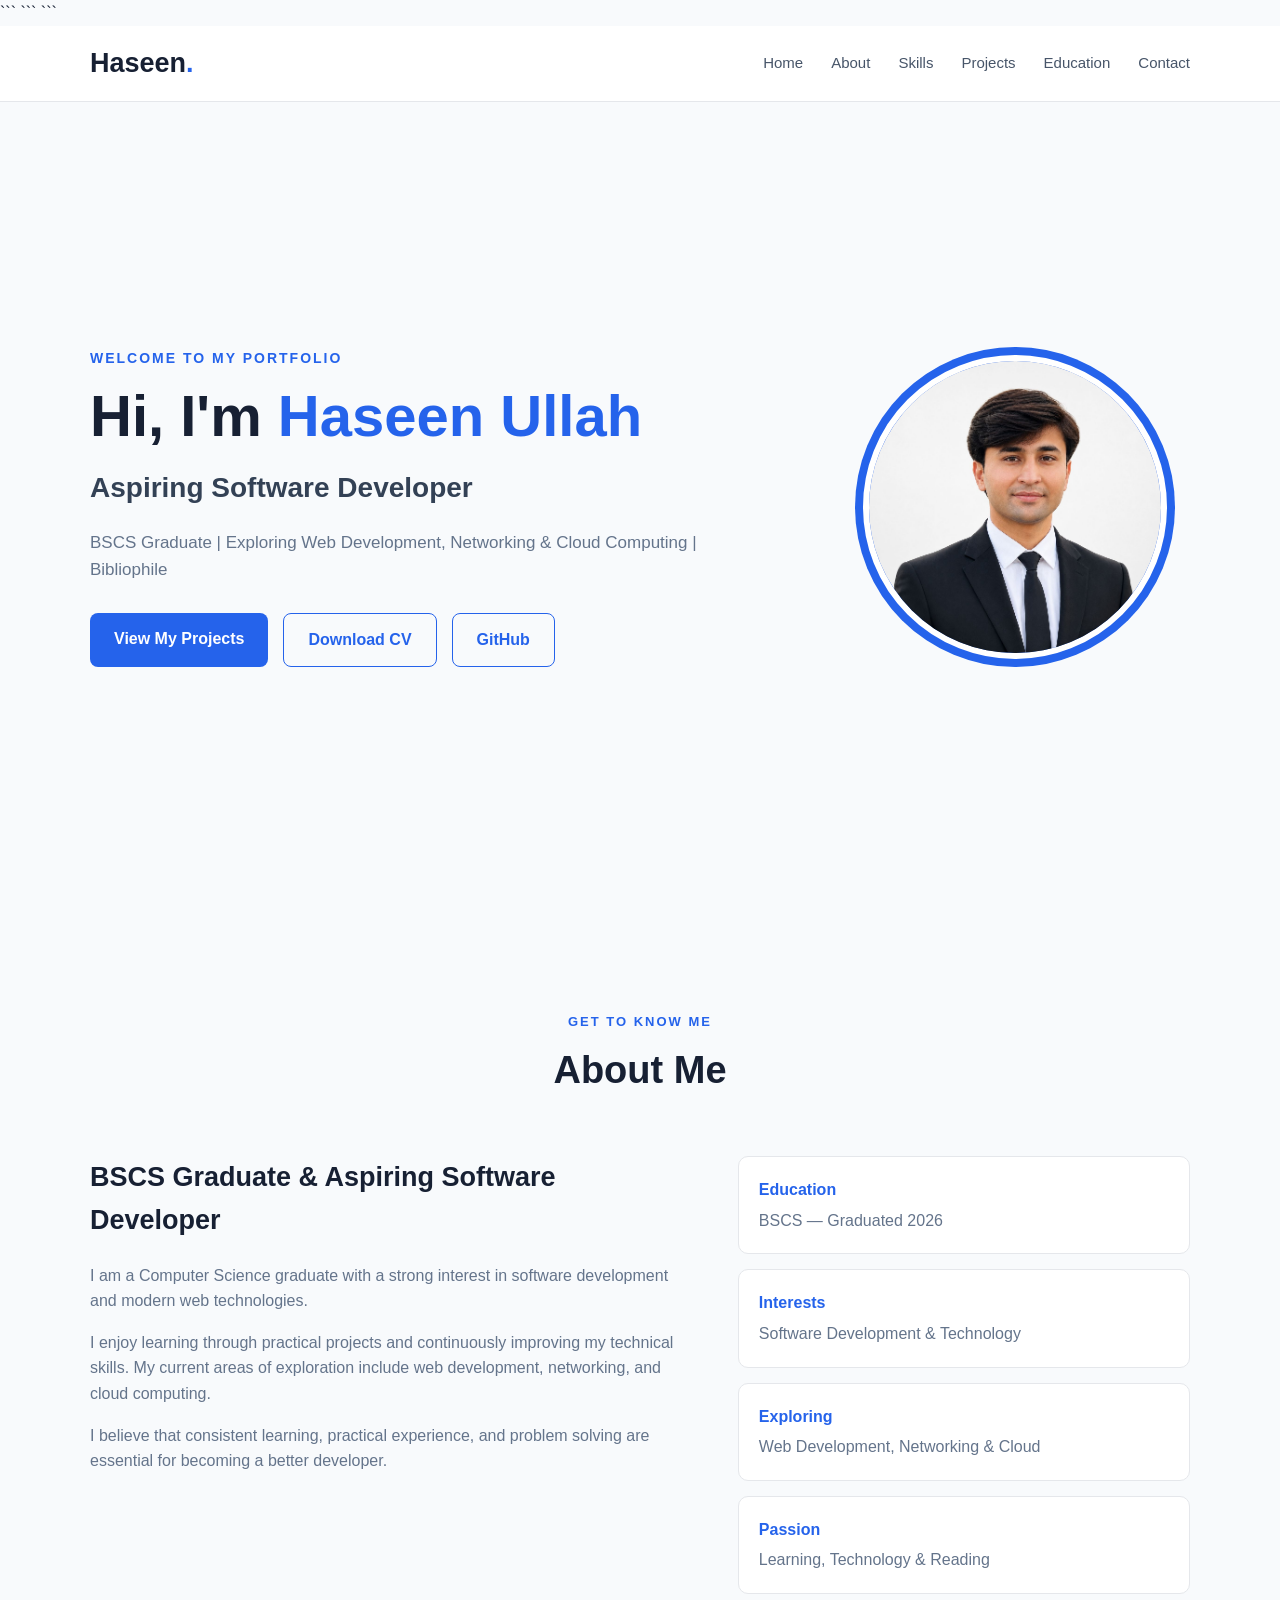
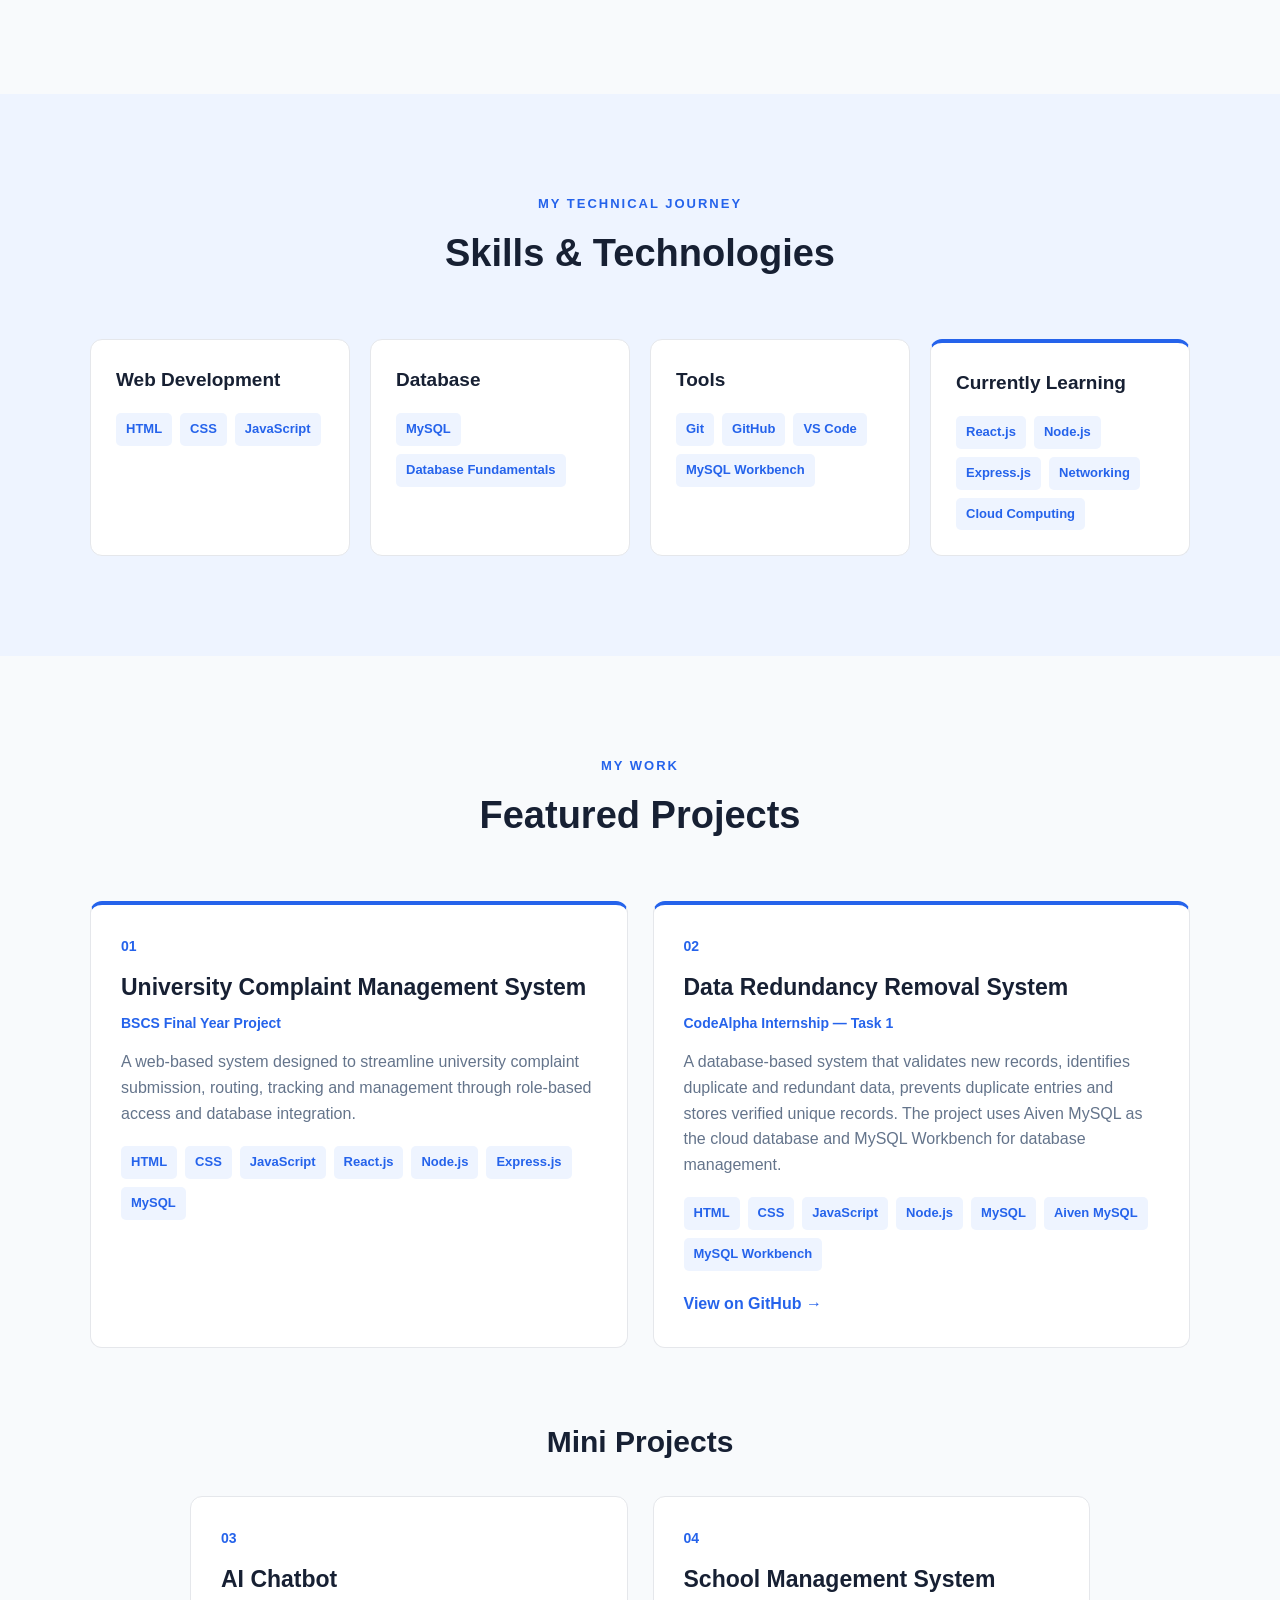
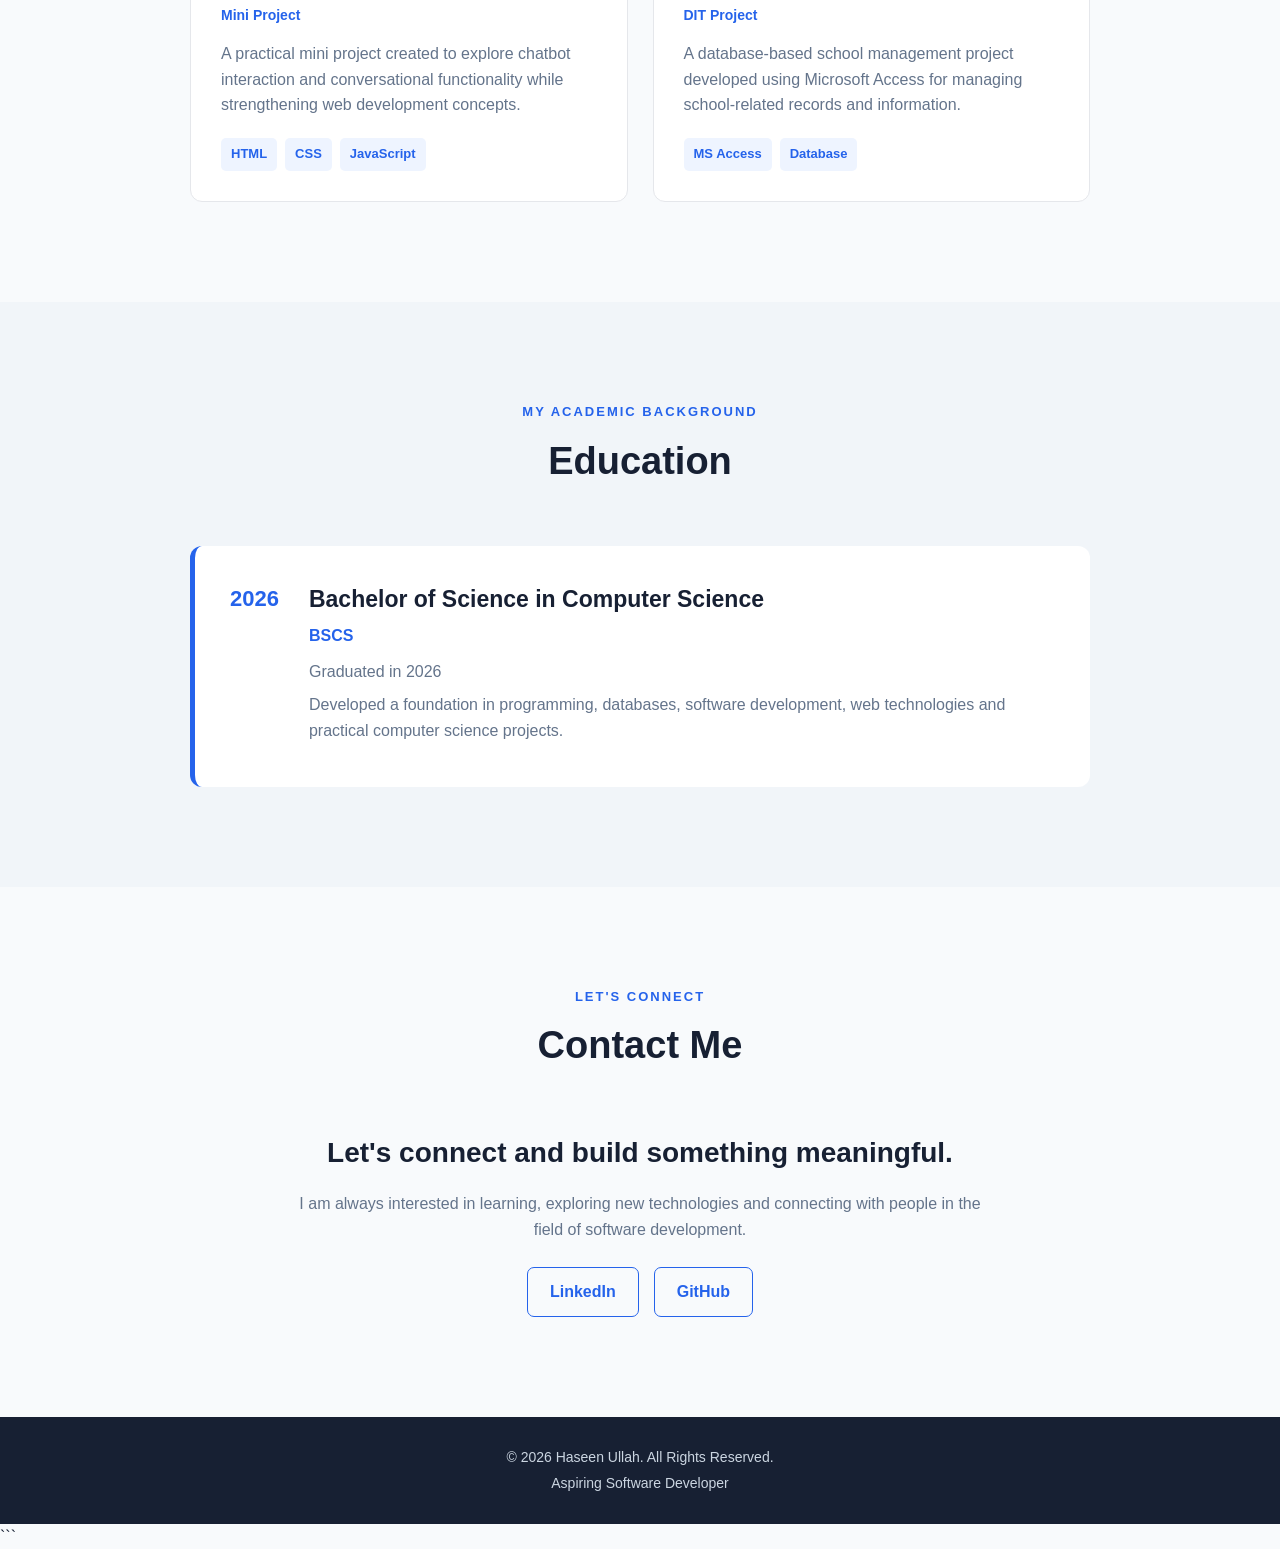
==== index.html @ ebb69aa8 "Add files via upload" ====
<!DOCTYPE html>

<html lang="en">

<head>
    <meta charset="UTF-8">
    <meta name="viewport" content="width=device-width, initial-scale=1.0">

```
<title>Haseen Ullah | Aspiring Software Developer</title>

<link rel="stylesheet" href="style.css">
```

</head>

<body>

```
<!-- =========================
     NAVBAR
========================== -->

<header>
    <nav class="navbar">

        <div class="logo">
            Haseen<span>.</span>
        </div>

        <ul class="nav-links">
            <li><a href="#home">Home</a></li>
            <li><a href="#about">About</a></li>
            <li><a href="#skills">Skills</a></li>
            <li><a href="#projects">Projects</a></li>
            <li><a href="#education">Education</a></li>
            <li><a href="#contact">Contact</a></li>
        </ul>

    </nav>
</header>


<!-- =========================
     HOME
========================== -->

<section id="home" class="hero">

    <div class="hero-content">

        <p class="welcome">WELCOME TO MY PORTFOLIO</p>

        <h1>
            Hi, I'm <span>Haseen Ullah</span>
        </h1>

        <h2>Aspiring Software Developer</h2>

        <p class="hero-description">
            BSCS Graduate | Exploring Web Development, Networking
            & Cloud Computing | Bibliophile
        </p>

        <div class="hero-buttons">

            <a href="#projects" class="btn primary-btn">
                View My Projects
            </a>

            <a href="Haseen_Ullah_CV.pdf"
               download
               class="btn secondary-btn">
                Download CV
            </a>

            <a href="https://github.com/Haseen298"
               target="_blank"
               rel="noopener noreferrer"
               class="btn secondary-btn">
                GitHub
            </a>

        </div>

    </div>


    <div class="hero-image">

        <div class="image-circle">
            <img src="profile.jpg" alt="Haseen Ullah">
        </div>

    </div>

</section>


<!-- =========================
     ABOUT
========================== -->

<section id="about" class="section">

    <div class="section-title">
        <p>GET TO KNOW ME</p>
        <h2>About Me</h2>
    </div>

    <div class="about-content">

        <div class="about-text">

            <h3>BSCS Graduate & Aspiring Software Developer</h3>

            <p>
                I am a Computer Science graduate with a strong interest
                in software development and modern web technologies.
            </p>

            <p>
                I enjoy learning through practical projects and
                continuously improving my technical skills. My current
                areas of exploration include web development, networking,
                and cloud computing.
            </p>

            <p>
                I believe that consistent learning, practical experience,
                and problem solving are essential for becoming a better
                developer.
            </p>

        </div>

        <div class="about-info">

            <div class="info-box">
                <h4>Education</h4>
                <p>BSCS — Graduated 2026</p>
            </div>

            <div class="info-box">
                <h4>Interests</h4>
                <p>Software Development & Technology</p>
            </div>

            <div class="info-box">
                <h4>Exploring</h4>
                <p>Web Development, Networking & Cloud</p>
            </div>

            <div class="info-box">
                <h4>Passion</h4>
                <p>Learning, Technology & Reading</p>
            </div>

        </div>

    </div>

</section>


<!-- =========================
     SKILLS
========================== -->

<section id="skills" class="section skills-section">

    <div class="section-title">
        <p>MY TECHNICAL JOURNEY</p>
        <h2>Skills & Technologies</h2>
    </div>

    <div class="skills-container">

        <div class="skill-card">
            <h3>Web Development</h3>

            <div class="skill-list">
                <span>HTML</span>
                <span>CSS</span>
                <span>JavaScript</span>
            </div>
        </div>


        <div class="skill-card">
            <h3>Database</h3>

            <div class="skill-list">
                <span>MySQL</span>
                <span>Database Fundamentals</span>
            </div>
        </div>


        <div class="skill-card">
            <h3>Tools</h3>

            <div class="skill-list">
                <span>Git</span>
                <span>GitHub</span>
                <span>VS Code</span>
                <span>MySQL Workbench</span>
            </div>
        </div>


        <div class="skill-card learning-card">
            <h3>Currently Learning</h3>

            <div class="skill-list">
                <span>React.js</span>
                <span>Node.js</span>
                <span>Express.js</span>
                <span>Networking</span>
                <span>Cloud Computing</span>
            </div>
        </div>

    </div>

</section>


<!-- =========================
     PROJECTS
========================== -->

<section id="projects" class="section">

    <div class="section-title">
        <p>MY WORK</p>
        <h2>Featured Projects</h2>
    </div>


    <div class="projects-container">

        <!-- UCMS -->

        <div class="project-card featured">

            <div class="project-number">01</div>

            <h3>University Complaint Management System</h3>

            <p class="project-type">
                BSCS Final Year Project
            </p>

            <p>
                A web-based system designed to streamline university
                complaint submission, routing, tracking and management
                through role-based access and database integration.
            </p>

            <div class="project-tech">
                <span>HTML</span>
                <span>CSS</span>
                <span>JavaScript</span>
                <span>React.js</span>
                <span>Node.js</span>
                <span>Express.js</span>
                <span>MySQL</span>
            </div>

        </div>


        <!-- DATA REDUNDANCY -->

        <div class="project-card featured">

            <div class="project-number">02</div>

            <h3>Data Redundancy Removal System</h3>

            <p class="project-type">
                CodeAlpha Internship — Task 1
            </p>

            <p>
                A database-based system that validates new records,
                identifies duplicate and redundant data, prevents
                duplicate entries and stores verified unique records.
                The project uses Aiven MySQL as the cloud database
                and MySQL Workbench for database management.
            </p>

            <div class="project-tech">
                <span>HTML</span>
                <span>CSS</span>
                <span>JavaScript</span>
                <span>Node.js</span>
                <span>MySQL</span>
                <span>Aiven MySQL</span>
                <span>MySQL Workbench</span>
            </div>

            <a href="https://github.com/Haseen298/CodeAlpha_DataRedundancySystem"
               target="_blank"
               rel="noopener noreferrer"
               class="project-link">
                View on GitHub →
            </a>

        </div>

    </div>


    <!-- =========================
         MINI PROJECTS
    ========================== -->

    <div class="mini-project-title">
        <h2>Mini Projects</h2>
    </div>


    <div class="projects-container mini-projects">

        <!-- CHATBOT -->

        <div class="project-card">

            <div class="project-number">03</div>

            <h3>AI Chatbot</h3>

            <p class="project-type">
                Mini Project
            </p>

            <p>
                A practical mini project created to explore chatbot
                interaction and conversational functionality while
                strengthening web development concepts.
            </p>

            <div class="project-tech">
                <span>HTML</span>
                <span>CSS</span>
                <span>JavaScript</span>
            </div>

        </div>


        <!-- SCHOOL MANAGEMENT -->

        <div class="project-card">

            <div class="project-number">04</div>

            <h3>School Management System</h3>

            <p class="project-type">
                DIT Project
            </p>

            <p>
                A database-based school management project developed
                using Microsoft Access for managing school-related
                records and information.
            </p>

            <div class="project-tech">
                <span>MS Access</span>
                <span>Database</span>
            </div>

        </div>

    </div>

</section>


<!-- =========================
     EDUCATION
========================== -->

<section id="education" class="section education-section">

    <div class="section-title">
        <p>MY ACADEMIC BACKGROUND</p>
        <h2>Education</h2>
    </div>

    <div class="education-card">

        <div class="education-year">
            2026
        </div>

        <div class="education-details">

            <h3>Bachelor of Science in Computer Science</h3>

            <h4>BSCS</h4>

            <p>
                Graduated in 2026
            </p>

            <p>
                Developed a foundation in programming, databases,
                software development, web technologies and practical
                computer science projects.
            </p>

        </div>

    </div>

</section>


<!-- =========================
     CONTACT
========================== -->

<section id="contact" class="section contact-section">

    <div class="section-title">
        <p>LET'S CONNECT</p>
        <h2>Contact Me</h2>
    </div>

    <div class="contact-content">

        <h3>Let's connect and build something meaningful.</h3>

        <p>
            I am always interested in learning, exploring new
            technologies and connecting with people in the field of
            software development.
        </p>

        <div class="social-links">

            <!-- LINKEDIN -->

            <a href="https://www.linkedin.com/in/haseenwazir282/"
               target="_blank"
               rel="noopener noreferrer">
                LinkedIn
            </a>


            <!-- GITHUB -->

            <a href="https://github.com/Haseen298"
               target="_blank"
               rel="noopener noreferrer">
                GitHub
            </a>

        </div>

    </div>

</section>


<!-- =========================
     FOOTER
========================== -->

<footer>

    <p>
        © 2026 Haseen Ullah. All Rights Reserved.
    </p>

    <p>
        Aspiring Software Developer
    </p>

</footer>


<script src="script.js"></script>
```

</body>

</html>
---- style.css ----
/* =========================
   RESET
========================= */

* {
    margin: 0;
    padding: 0;
    box-sizing: border-box;
}

html {
    scroll-behavior: smooth;
}

body {
    font-family: Arial, Helvetica, sans-serif;
    line-height: 1.6;
    background: #f8fafc;
    color: #172033;
}

a {
    text-decoration: none;
}

ul {
    list-style: none;
}


/* =========================
   NAVBAR
========================= */

header {
    position: sticky;
    top: 0;
    z-index: 1000;
    background: rgba(255, 255, 255, 0.96);
    border-bottom: 1px solid #e5e7eb;
}

.navbar {
    max-width: 1150px;
    margin: auto;
    min-height: 75px;
    padding: 0 25px;

    display: flex;
    align-items: center;
    justify-content: space-between;
}

.logo {
    font-size: 27px;
    font-weight: 700;
    color: #172033;
}

.logo span {
    color: #2563eb;
}

.nav-links {
    display: flex;
    gap: 28px;
}

.nav-links a {
    color: #475569;
    font-size: 15px;
    font-weight: 500;
    transition: 0.3s;
}

.nav-links a:hover {
    color: #2563eb;
}


/* =========================
   HERO
========================= */

.hero {
    min-height: 90vh;
    max-width: 1150px;
    margin: auto;
    padding: 80px 25px;

    display: flex;
    align-items: center;
    justify-content: space-between;
    gap: 60px;
}

.hero-content {
    flex: 1;
}

.welcome {
    color: #2563eb;
    font-size: 14px;
    font-weight: 700;
    letter-spacing: 2px;
    margin-bottom: 15px;
}

.hero h1 {
    font-size: 58px;
    line-height: 1.1;
    margin-bottom: 18px;
}

.hero h1 span {
    color: #2563eb;
}

.hero h2 {
    font-size: 28px;
    color: #334155;
    margin-bottom: 18px;
}

.hero-description {
    max-width: 650px;
    color: #64748b;
    font-size: 17px;
    margin-bottom: 30px;
}

.hero-buttons {
    display: flex;
    gap: 15px;
}

.btn {
    display: inline-block;
    padding: 13px 24px;
    border-radius: 8px;
    font-weight: 600;
    transition: 0.3s;
}

.primary-btn {
    background: #2563eb;
    color: white;
}

.primary-btn:hover {
    background: #1d4ed8;
    transform: translateY(-2px);
}

.secondary-btn {
    border: 1px solid #2563eb;
    color: #2563eb;
}

.secondary-btn:hover {
    background: #2563eb;
    color: white;
}


/* =========================
   PROFILE IMAGE
========================= */

.hero-image {
    flex: 0 0 350px;
    display: flex;
    justify-content: center;
}

.image-circle {
    width: 320px;
    height: 320px;
    border-radius: 50%;
    padding: 8px;
    background: #2563eb;
}

.image-circle img {
    width: 100%;
    height: 100%;
    object-fit: cover;
    border-radius: 50%;
    border: 6px solid white;
}


/* =========================
   GENERAL SECTIONS
========================= */

.section {
    max-width: 1150px;
    margin: auto;
    padding: 100px 25px;
}

.section-title {
    text-align: center;
    margin-bottom: 55px;
}

.section-title p {
    color: #2563eb;
    font-size: 13px;
    font-weight: 700;
    letter-spacing: 2px;
    margin-bottom: 8px;
}

.section-title h2 {
    font-size: 38px;
}


/* =========================
   ABOUT
========================= */

.about-content {
    display: grid;
    grid-template-columns: 1.3fr 1fr;
    gap: 60px;
    align-items: start;
}

.about-text h3 {
    font-size: 27px;
    margin-bottom: 20px;
}

.about-text p {
    color: #64748b;
    margin-bottom: 16px;
}

.about-info {
    display: grid;
    gap: 15px;
}

.info-box {
    background: white;
    padding: 20px;
    border-radius: 10px;
    border: 1px solid #e5e7eb;
}

.info-box h4 {
    color: #2563eb;
    margin-bottom: 5px;
}

.info-box p {
    color: #64748b;
}


/* =========================
   SKILLS
========================= */

.skills-section {
    max-width: none;
    background: #eef4ff;
}

.skills-section .section-title,
.skills-container {
    max-width: 1100px;
    margin-left: auto;
    margin-right: auto;
}

.skills-container {
    display: grid;
    grid-template-columns: repeat(4, 1fr);
    gap: 20px;
}

.skill-card {
    background: white;
    padding: 25px;
    border-radius: 12px;
    border: 1px solid #e5e7eb;
}

.skill-card h3 {
    margin-bottom: 18px;
    font-size: 19px;
}

.skill-list {
    display: flex;
    flex-wrap: wrap;
    gap: 8px;
}

.skill-list span,
.project-tech span {
    background: #eef4ff;
    color: #2563eb;
    padding: 6px 10px;
    border-radius: 5px;
    font-size: 13px;
    font-weight: 600;
}

.learning-card {
    border-top: 4px solid #2563eb;
}


/* =========================
   PROJECTS
========================= */

.projects-container {
    display: grid;
    grid-template-columns: repeat(2, 1fr);
    gap: 25px;
}

.project-card {
    background: white;
    padding: 30px;
    border: 1px solid #e5e7eb;
    border-radius: 12px;
    transition: 0.3s;
}

.project-card:hover {
    transform: translateY(-6px);
    box-shadow: 0 15px 35px rgba(15, 23, 42, 0.08);
}

.project-card.featured {
    border-top: 4px solid #2563eb;
}

.project-number {
    color: #2563eb;
    font-size: 14px;
    font-weight: 700;
    margin-bottom: 12px;
}

.project-card h3 {
    font-size: 23px;
    margin-bottom: 6px;
}

.project-type {
    color: #2563eb;
    font-size: 14px;
    font-weight: 600;
    margin-bottom: 15px;
}

.project-card > p:not(.project-type) {
    color: #64748b;
    margin-bottom: 20px;
}

.project-tech {
    display: flex;
    flex-wrap: wrap;
    gap: 8px;
}

.project-link {
    display: inline-block;
    margin-top: 20px;
    color: #2563eb;
    font-weight: 600;
}

.mini-project-title {
    text-align: center;
    margin: 70px 0 30px;
}

.mini-project-title h2 {
    font-size: 30px;
}

.mini-projects {
    max-width: 900px;
    margin: auto;
}


/* =========================
   EDUCATION
========================= */

.education-section {
    background: #f1f5f9;
    max-width: none;
    padding-left: calc((100% - 1100px) / 2);
    padding-right: calc((100% - 1100px) / 2);
}

.education-card {
    background: white;
    max-width: 900px;
    margin: auto;
    padding: 35px;
    border-radius: 12px;
    border-left: 5px solid #2563eb;

    display: flex;
    gap: 30px;
}

.education-year {
    font-size: 22px;
    font-weight: 700;
    color: #2563eb;
}

.education-details h3 {
    font-size: 23px;
    margin-bottom: 5px;
}

.education-details h4 {
    color: #2563eb;
    margin-bottom: 10px;
}

.education-details p {
    color: #64748b;
    margin-bottom: 8px;
}


/* =========================
   CONTACT
========================= */

.contact-section {
    text-align: center;
}

.contact-content {
    max-width: 700px;
    margin: auto;
}

.contact-content h3 {
    font-size: 28px;
    margin-bottom: 15px;
}

.contact-content > p {
    color: #64748b;
    margin-bottom: 25px;
}

.social-links {
    display: flex;
    justify-content: center;
    gap: 15px;
}

.social-links a {
    border: 1px solid #2563eb;
    color: #2563eb;
    padding: 11px 22px;
    border-radius: 7px;
    font-weight: 600;
    transition: 0.3s;
}

.social-links a:hover {
    background: #2563eb;
    color: white;
}


/* =========================
   FOOTER
========================= */

footer {
    background: #172033;
    color: #cbd5e1;
    text-align: center;
    padding: 25px;
}

footer p {
    margin: 4px;
    font-size: 14px;
}


/* =========================
   SCROLL ANIMATION
========================= */

.hidden {
    opacity: 0;
    transform: translateY(30px);
    transition: opacity 0.7s ease, transform 0.7s ease;
}

.show {
    opacity: 1;
    transform: translateY(0);
}


/* =========================
   RESPONSIVE DESIGN
========================= */

@media (max-width: 900px) {

    .nav-links {
        gap: 15px;
    }

    .hero {
        flex-direction: column-reverse;
        text-align: center;
        padding-top: 60px;
    }

    .hero-buttons {
        justify-content: center;
    }

    .hero-image {
        flex-basis: auto;
    }

    .skills-container {
        grid-template-columns: repeat(2, 1fr);
    }

    .about-content {
        grid-template-columns: 1fr;
    }
}


@media (max-width: 650px) {

    .navbar {
        flex-direction: column;
        padding: 18px;
        gap: 15px;
    }

    .nav-links {
        flex-wrap: wrap;
        justify-content: center;
        gap: 12px;
    }

    .hero h1 {
        font-size: 40px;
    }

    .hero h2 {
        font-size: 22px;
    }

    .image-circle {
        width: 240px;
        height: 240px;
    }

    .projects-container {
        grid-template-columns: 1fr;
    }

    .skills-container {
        grid-template-columns: 1fr;
    }

    .education-card {
        flex-direction: column;
        gap: 10px;
    }

    .section {
        padding: 70px 20px;
    }

    .section-title h2 {
        font-size: 30px;
    }
}
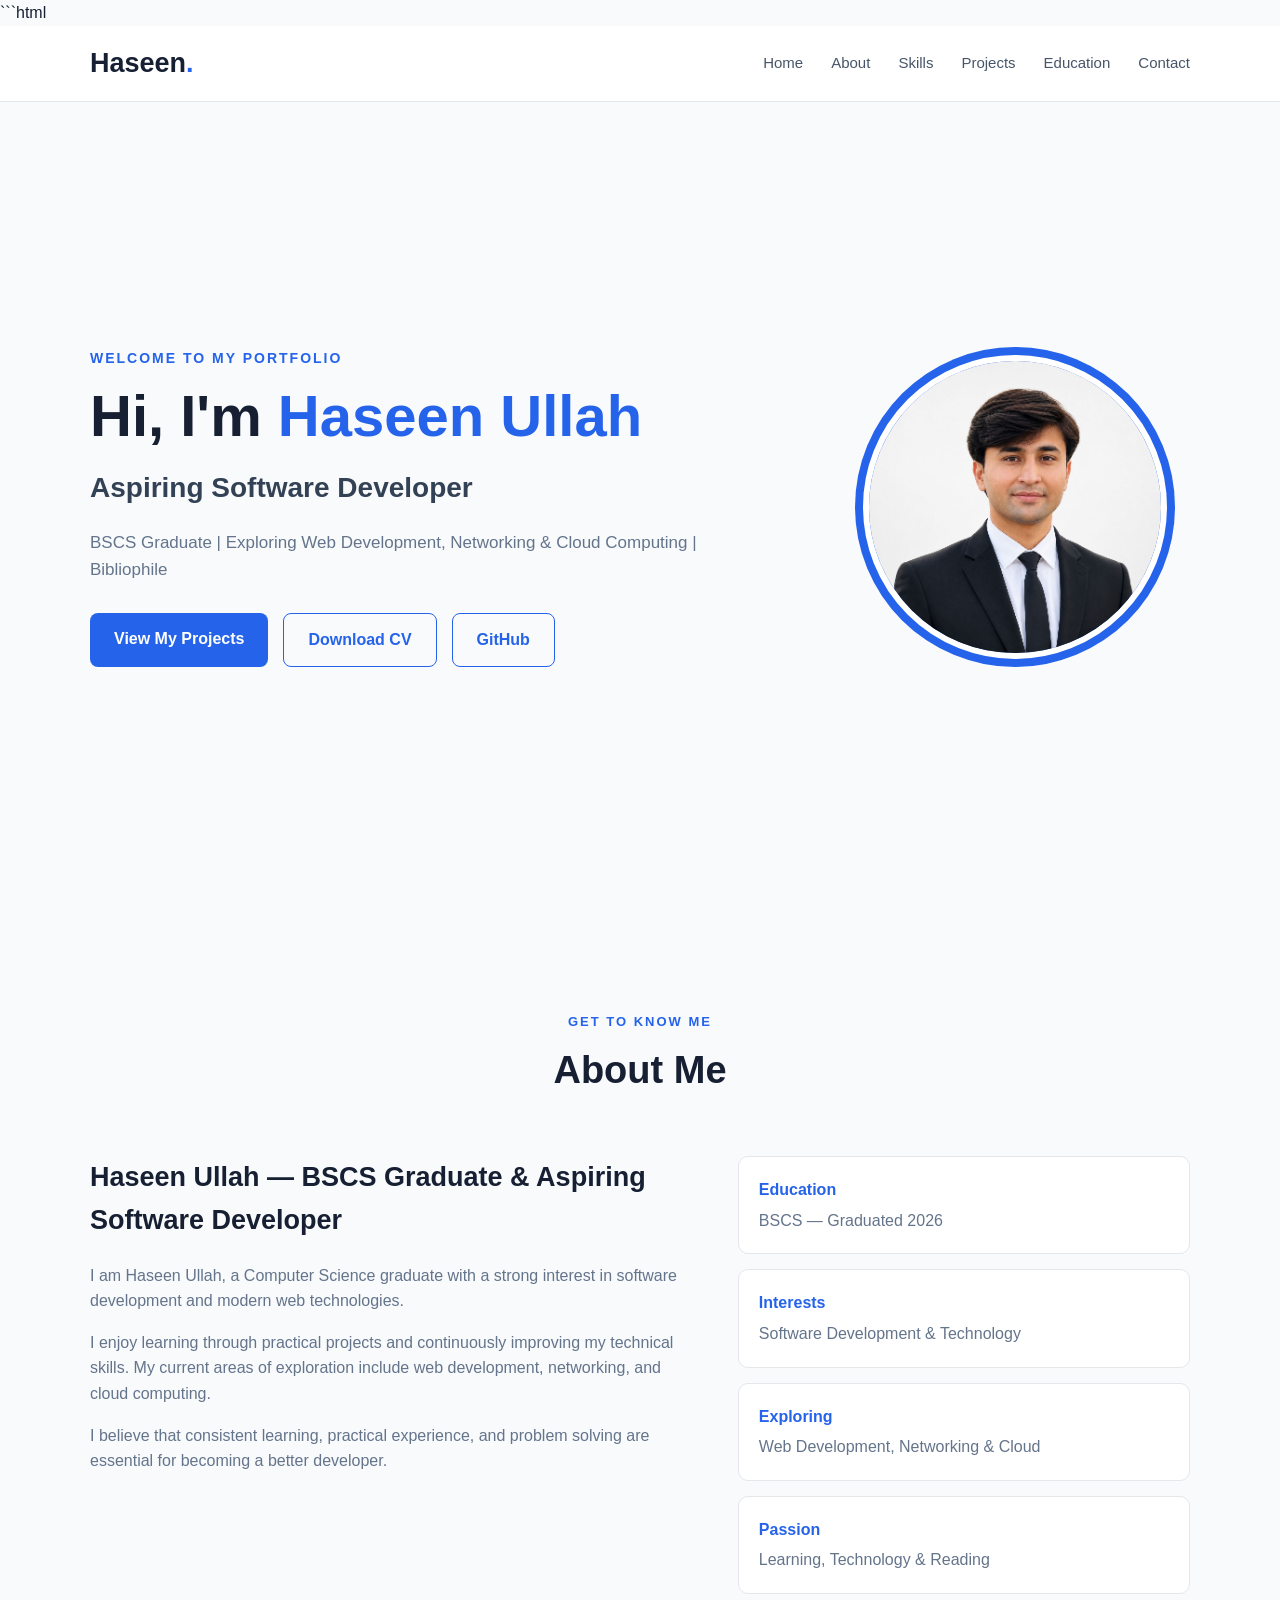
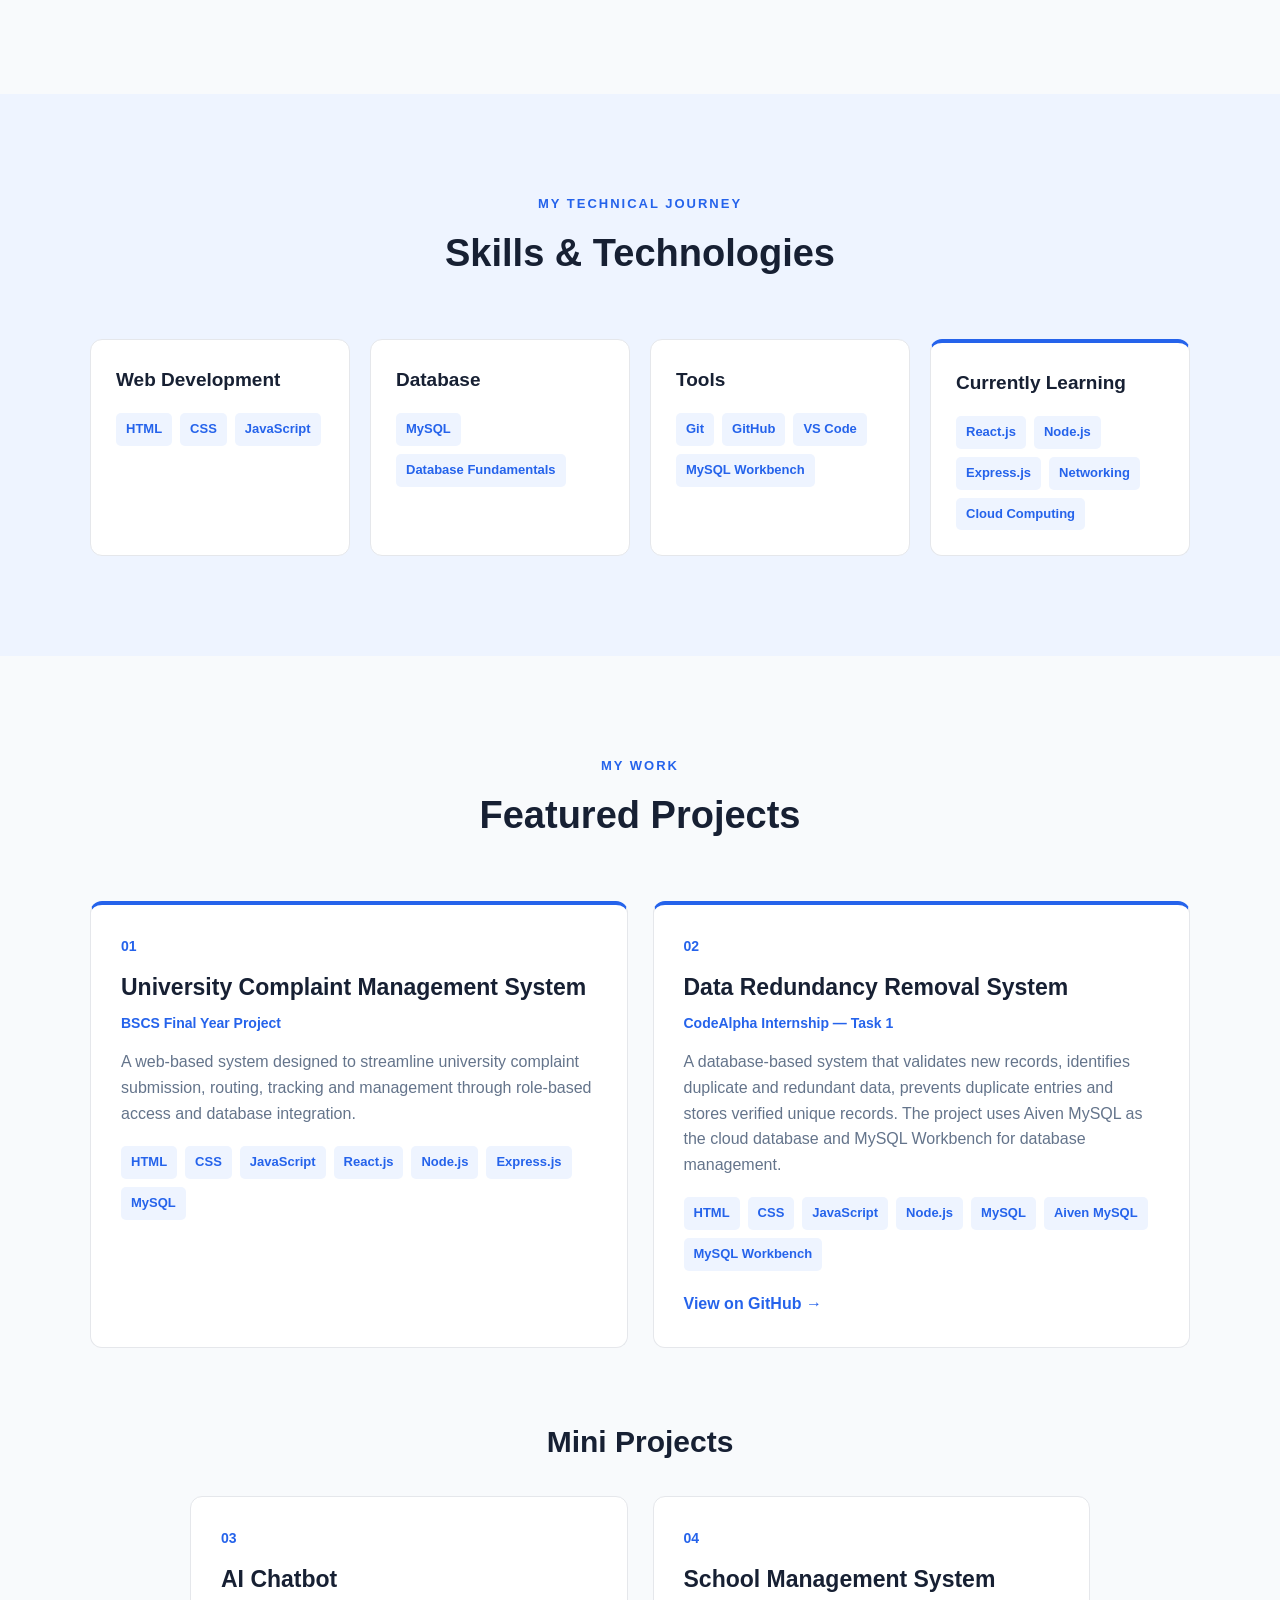
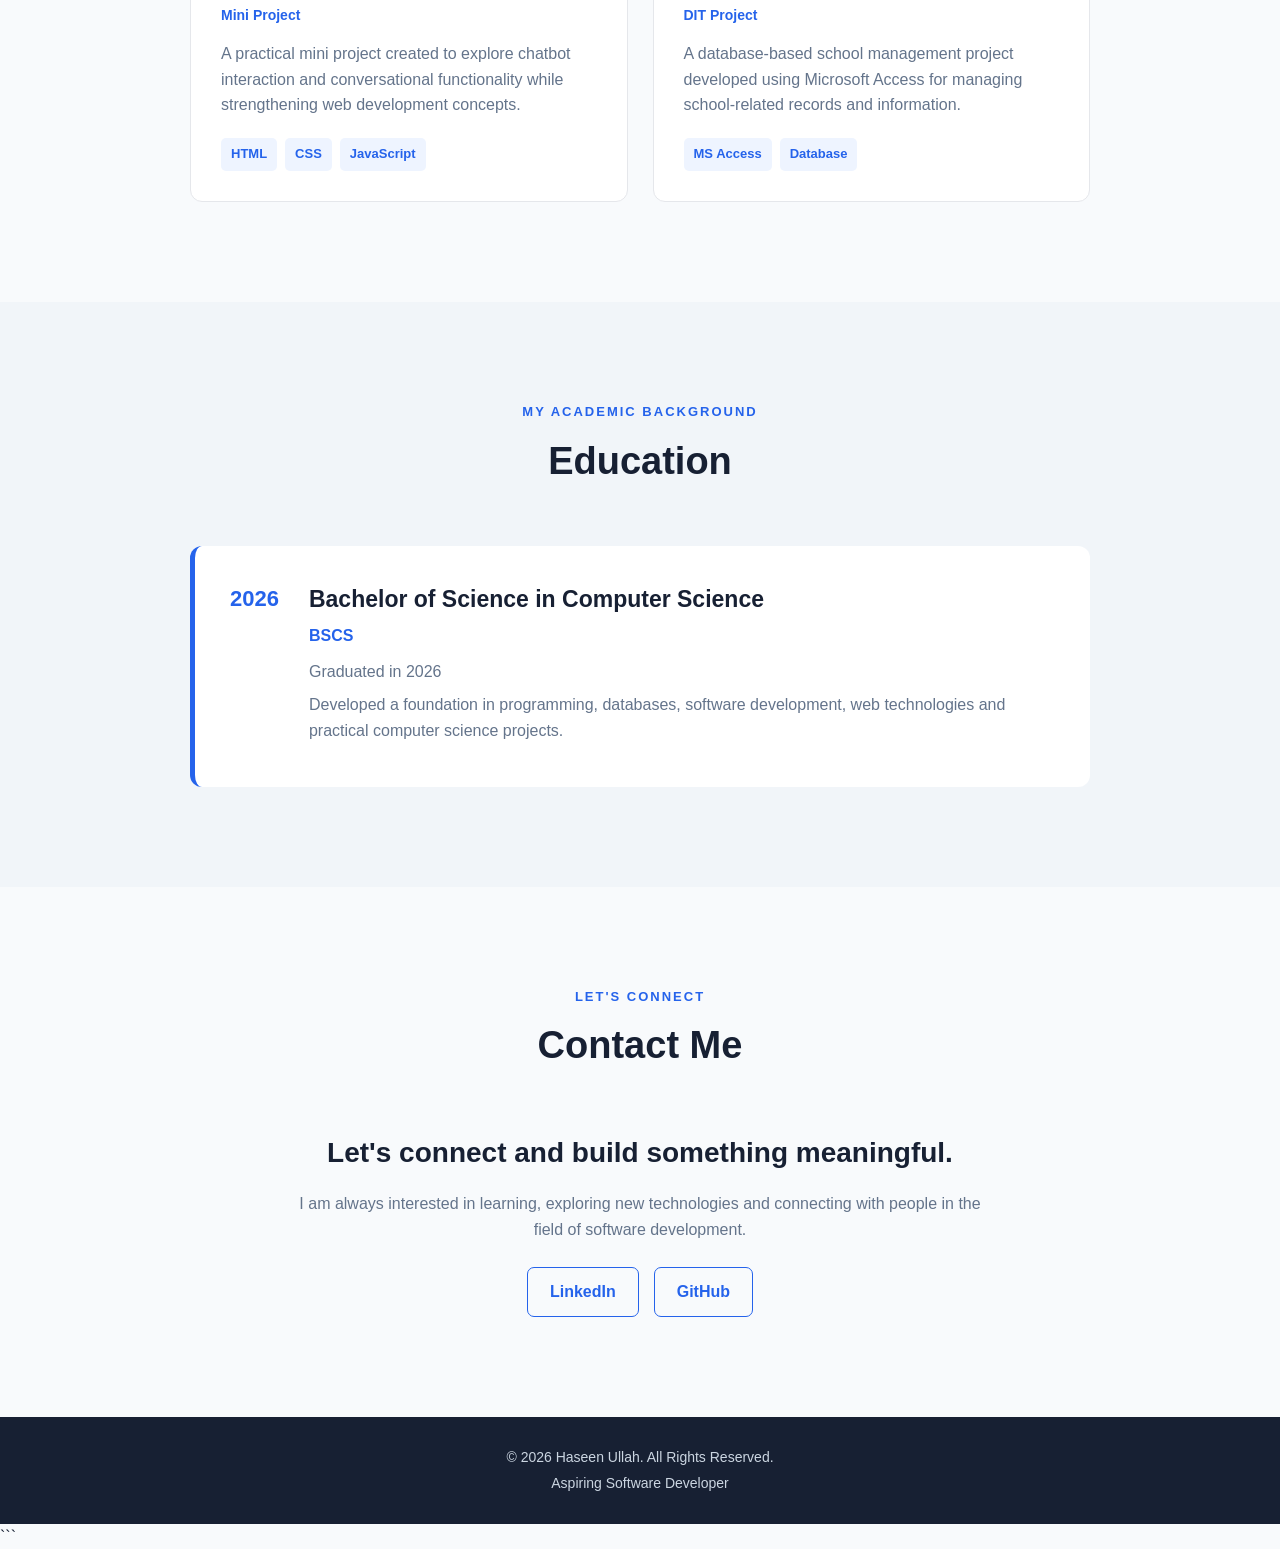
==== commit 3937a881: "Improve SEO and portfolio content" ====
--- a/index.html
+++ b/index.html
@@ -1,493 +1,599 @@
+```html
 <!DOCTYPE html>
-
 <html lang="en">
 
 <head>
     <meta charset="UTF-8">
     <meta name="viewport" content="width=device-width, initial-scale=1.0">
 
+    <!-- SEO -->
+    <title>Haseen Ullah | Aspiring Software Developer</title>
+
+    <meta name="description"
+        content="Haseen Ullah is a BSCS Graduate and aspiring software developer. Explore his portfolio, projects, technical skills, education, and experience in web development, networking, and cloud computing.">
+
+    <meta name="author" content="Haseen Ullah">
+
+    <meta name="robots" content="index, follow">
+
+    <!-- Canonical URL -->
+    <link rel="canonical" href="https://haseen298.github.io/Haseen-Portfolio/">
+
+    <!-- Keywords -->
+    <meta name="keywords"
+        content="Haseen Ullah, Haseen Ullah software developer, Haseen Ullah BSCS, Haseen Ullah portfolio, software developer Pakistan">
+
+    <!-- Open Graph -->
+    <meta property="og:title" content="Haseen Ullah | Aspiring Software Developer">
+
+    <meta property="og:description"
+        content="Explore Haseen Ullah's portfolio, projects, technical skills, education, and experience in software and web development.">
+
+    <meta property="og:type" content="website">
+
+    <meta property="og:url" content="https://haseen298.github.io/Haseen-Portfolio/">
+
+    <!-- Stylesheet -->
+    <link rel="stylesheet" href="style.css">
+</head>
+
+<body>
+
+    <!-- =========================
+         NAVBAR
+    ========================== -->
+
+    <header>
+        <nav class="navbar">
+
+            <div class="logo">
+                Haseen<span>.</span>
+            </div>
+
+            <ul class="nav-links">
+                <li><a href="#home">Home</a></li>
+                <li><a href="#about">About</a></li>
+                <li><a href="#skills">Skills</a></li>
+                <li><a href="#projects">Projects</a></li>
+                <li><a href="#education">Education</a></li>
+                <li><a href="#contact">Contact</a></li>
+            </ul>
+
+        </nav>
+    </header>
+
+
+    <main>
+
+        <!-- =========================
+             HOME
+        ========================== -->
+
+        <section id="home" class="hero">
+
+            <div class="hero-content">
+
+                <p class="welcome">WELCOME TO MY PORTFOLIO</p>
+
+                <h1>
+                    Hi, I'm <span>Haseen Ullah</span>
+                </h1>
+
+                <h2>
+                    Aspiring Software Developer
+                </h2>
+
+                <p class="hero-description">
+                    BSCS Graduate | Exploring Web Development, Networking
+                    &amp; Cloud Computing | Bibliophile
+                </p>
+
+                <div class="hero-buttons">
+
+                    <a href="#projects" class="btn primary-btn">
+                        View My Projects
+                    </a>
+
+                    <a href="Haseen_Ullah_CV.pdf"
+                        download
+                        class="btn secondary-btn">
+                        Download CV
+                    </a>
+
+                    <a href="https://github.com/Haseen298"
+                        target="_blank"
+                        rel="noopener noreferrer"
+                        class="btn secondary-btn">
+                        GitHub
+                    </a>
+
+                </div>
+
+            </div>
+
+
+            <div class="hero-image">
+
+                <div class="image-circle">
+
+                    <img src="profile.jpg"
+                        alt="Haseen Ullah - Aspiring Software Developer">
+
+                </div>
+
+            </div>
+
+        </section>
+
+
+        <!-- =========================
+             ABOUT
+        ========================== -->
+
+        <section id="about" class="section">
+
+            <div class="section-title">
+
+                <p>GET TO KNOW ME</p>
+
+                <h2>About Me</h2>
+
+            </div>
+
+
+            <div class="about-content">
+
+                <div class="about-text">
+
+                    <h3>
+                        Haseen Ullah — BSCS Graduate &amp;
+                        Aspiring Software Developer
+                    </h3>
+
+                    <p>
+                        I am Haseen Ullah, a Computer Science graduate
+                        with a strong interest in software development
+                        and modern web technologies.
+                    </p>
+
+                    <p>
+                        I enjoy learning through practical projects
+                        and continuously improving my technical skills.
+                        My current areas of exploration include web
+                        development, networking, and cloud computing.
+                    </p>
+
+                    <p>
+                        I believe that consistent learning, practical
+                        experience, and problem solving are essential
+                        for becoming a better developer.
+                    </p>
+
+                </div>
+
+
+                <div class="about-info">
+
+                    <div class="info-box">
+                        <h4>Education</h4>
+                        <p>BSCS — Graduated 2026</p>
+                    </div>
+
+                    <div class="info-box">
+                        <h4>Interests</h4>
+                        <p>Software Development &amp; Technology</p>
+                    </div>
+
+                    <div class="info-box">
+                        <h4>Exploring</h4>
+                        <p>Web Development, Networking &amp; Cloud</p>
+                    </div>
+
+                    <div class="info-box">
+                        <h4>Passion</h4>
+                        <p>Learning, Technology &amp; Reading</p>
+                    </div>
+
+                </div>
+
+            </div>
+
+        </section>
+
+
+        <!-- =========================
+             SKILLS
+        ========================== -->
+
+        <section id="skills" class="section skills-section">
+
+            <div class="section-title">
+
+                <p>MY TECHNICAL JOURNEY</p>
+
+                <h2>Skills &amp; Technologies</h2>
+
+            </div>
+
+
+            <div class="skills-container">
+
+                <div class="skill-card">
+
+                    <h3>Web Development</h3>
+
+                    <div class="skill-list">
+
+                        <span>HTML</span>
+                        <span>CSS</span>
+                        <span>JavaScript</span>
+
+                    </div>
+
+                </div>
+
+
+                <div class="skill-card">
+
+                    <h3>Database</h3>
+
+                    <div class="skill-list">
+
+                        <span>MySQL</span>
+                        <span>Database Fundamentals</span>
+
+                    </div>
+
+                </div>
+
+
+                <div class="skill-card">
+
+                    <h3>Tools</h3>
+
+                    <div class="skill-list">
+
+                        <span>Git</span>
+                        <span>GitHub</span>
+                        <span>VS Code</span>
+                        <span>MySQL Workbench</span>
+
+                    </div>
+
+                </div>
+
+
+                <div class="skill-card learning-card">
+
+                    <h3>Currently Learning</h3>
+
+                    <div class="skill-list">
+
+                        <span>React.js</span>
+                        <span>Node.js</span>
+                        <span>Express.js</span>
+                        <span>Networking</span>
+                        <span>Cloud Computing</span>
+
+                    </div>
+
+                </div>
+
+            </div>
+
+        </section>
+
+
+        <!-- =========================
+             PROJECTS
+        ========================== -->
+
+        <section id="projects" class="section">
+
+            <div class="section-title">
+
+                <p>MY WORK</p>
+
+                <h2>Featured Projects</h2>
+
+            </div>
+
+
+            <div class="projects-container">
+
+
+                <!-- Project 01 -->
+
+                <article class="project-card featured">
+
+                    <div class="project-number">
+                        01
+                    </div>
+
+                    <h3>
+                        University Complaint Management System
+                    </h3>
+
+                    <p class="project-type">
+                        BSCS Final Year Project
+                    </p>
+
+                    <p>
+                        A web-based system designed to streamline
+                        university complaint submission, routing,
+                        tracking and management through role-based
+                        access and database integration.
+                    </p>
+
+                    <div class="project-tech">
+
+                        <span>HTML</span>
+                        <span>CSS</span>
+                        <span>JavaScript</span>
+                        <span>React.js</span>
+                        <span>Node.js</span>
+                        <span>Express.js</span>
+                        <span>MySQL</span>
+
+                    </div>
+
+                </article>
+
+
+                <!-- Project 02 -->
+
+                <article class="project-card featured">
+
+                    <div class="project-number">
+                        02
+                    </div>
+
+                    <h3>
+                        Data Redundancy Removal System
+                    </h3>
+
+                    <p class="project-type">
+                        CodeAlpha Internship — Task 1
+                    </p>
+
+                    <p>
+                        A database-based system that validates new
+                        records, identifies duplicate and redundant
+                        data, prevents duplicate entries and stores
+                        verified unique records. The project uses
+                        Aiven MySQL as the cloud database and MySQL
+                        Workbench for database management.
+                    </p>
+
+                    <div class="project-tech">
+
+                        <span>HTML</span>
+                        <span>CSS</span>
+                        <span>JavaScript</span>
+                        <span>Node.js</span>
+                        <span>MySQL</span>
+                        <span>Aiven MySQL</span>
+                        <span>MySQL Workbench</span>
+
+                    </div>
+
+                    <a href="https://github.com/Haseen298/CodeAlpha_DataRedundancySystem"
+                        target="_blank"
+                        rel="noopener noreferrer"
+                        class="project-link">
+                        View on GitHub →
+                    </a>
+
+                </article>
+
+            </div>
+
+
+            <!-- Mini Projects -->
+
+            <div class="mini-project-title">
+
+                <h2>Mini Projects</h2>
+
+            </div>
+
+
+            <div class="projects-container mini-projects">
+
+
+                <!-- Project 03 -->
+
+                <article class="project-card">
+
+                    <div class="project-number">
+                        03
+                    </div>
+
+                    <h3>
+                        AI Chatbot
+                    </h3>
+
+                    <p class="project-type">
+                        Mini Project
+                    </p>
+
+                    <p>
+                        A practical mini project created to explore
+                        chatbot interaction and conversational
+                        functionality while strengthening web
+                        development concepts.
+                    </p>
+
+                    <div class="project-tech">
+
+                        <span>HTML</span>
+                        <span>CSS</span>
+                        <span>JavaScript</span>
+
+                    </div>
+
+                </article>
+
+
+                <!-- Project 04 -->
+
+                <article class="project-card">
+
+                    <div class="project-number">
+                        04
+                    </div>
+
+                    <h3>
+                        School Management System
+                    </h3>
+
+                    <p class="project-type">
+                        DIT Project
+                    </p>
+
+                    <p>
+                        A database-based school management project
+                        developed using Microsoft Access for managing
+                        school-related records and information.
+                    </p>
+
+                    <div class="project-tech">
+
+                        <span>MS Access</span>
+                        <span>Database</span>
+
+                    </div>
+
+                </article>
+
+            </div>
+
+        </section>
+
+
+        <!-- =========================
+             EDUCATION
+        ========================== -->
+
+        <section id="education" class="section education-section">
+
+            <div class="section-title">
+
+                <p>MY ACADEMIC BACKGROUND</p>
+
+                <h2>Education</h2>
+
+            </div>
+
+
+            <div class="education-card">
+
+                <div class="education-year">
+                    2026
+                </div>
+
+
+                <div class="education-details">
+
+                    <h3>
+                        Bachelor of Science in Computer Science
+                    </h3>
+
+                    <h4>
+                        BSCS
+                    </h4>
+
+                    <p>
+                        Graduated in 2026
+                    </p>
+
+                    <p>
+                        Developed a foundation in programming,
+                        databases, software development, web
+                        technologies and practical computer
+                        science projects.
+                    </p>
+
+                </div>
+
+            </div>
+
+        </section>
+
+
+        <!-- =========================
+             CONTACT
+        ========================== -->
+
+        <section id="contact" class="section contact-section">
+
+            <div class="section-title">
+
+                <p>LET'S CONNECT</p>
+
+                <h2>Contact Me</h2>
+
+            </div>
+
+
+            <div class="contact-content">
+
+                <h3>
+                    Let's connect and build something meaningful.
+                </h3>
+
+                <p>
+                    I am always interested in learning, exploring
+                    new technologies and connecting with people
+                    in the field of software development.
+                </p>
+
+
+                <div class="social-links">
+
+                    <a href="https://www.linkedin.com/in/haseenwazir282/"
+                        target="_blank"
+                        rel="noopener noreferrer">
+                        LinkedIn
+                    </a>
+
+                    <a href="https://github.com/Haseen298"
+                        target="_blank"
+                        rel="noopener noreferrer">
+                        GitHub
+                    </a>
+
+                </div>
+
+            </div>
+
+        </section>
+
+    </main>
+
+
+    <!-- =========================
+         FOOTER
+    ========================== -->
+
+    <footer>
+
+        <p>
+            © 2026 Haseen Ullah. All Rights Reserved.
+        </p>
+
+        <p>
+            Aspiring Software Developer
+        </p>
+
+    </footer>
+
+
+    <!-- JavaScript -->
+
+    <script src="script.js"></script>
+
+</body>
+
+</html>
 ```
-<title>Haseen Ullah | Aspiring Software Developer</title>
-
-<link rel="stylesheet" href="style.css">
-```
-
-</head>
-
-<body>
-
-```
-<!-- =========================
-     NAVBAR
-========================== -->
-
-<header>
-    <nav class="navbar">
-
-        <div class="logo">
-            Haseen<span>.</span>
-        </div>
-
-        <ul class="nav-links">
-            <li><a href="#home">Home</a></li>
-            <li><a href="#about">About</a></li>
-            <li><a href="#skills">Skills</a></li>
-            <li><a href="#projects">Projects</a></li>
-            <li><a href="#education">Education</a></li>
-            <li><a href="#contact">Contact</a></li>
-        </ul>
-
-    </nav>
-</header>
-
-
-<!-- =========================
-     HOME
-========================== -->
-
-<section id="home" class="hero">
-
-    <div class="hero-content">
-
-        <p class="welcome">WELCOME TO MY PORTFOLIO</p>
-
-        <h1>
-            Hi, I'm <span>Haseen Ullah</span>
-        </h1>
-
-        <h2>Aspiring Software Developer</h2>
-
-        <p class="hero-description">
-            BSCS Graduate | Exploring Web Development, Networking
-            & Cloud Computing | Bibliophile
-        </p>
-
-        <div class="hero-buttons">
-
-            <a href="#projects" class="btn primary-btn">
-                View My Projects
-            </a>
-
-            <a href="Haseen_Ullah_CV.pdf"
-               download
-               class="btn secondary-btn">
-                Download CV
-            </a>
-
-            <a href="https://github.com/Haseen298"
-               target="_blank"
-               rel="noopener noreferrer"
-               class="btn secondary-btn">
-                GitHub
-            </a>
-
-        </div>
-
-    </div>
-
-
-    <div class="hero-image">
-
-        <div class="image-circle">
-            <img src="profile.jpg" alt="Haseen Ullah">
-        </div>
-
-    </div>
-
-</section>
-
-
-<!-- =========================
-     ABOUT
-========================== -->
-
-<section id="about" class="section">
-
-    <div class="section-title">
-        <p>GET TO KNOW ME</p>
-        <h2>About Me</h2>
-    </div>
-
-    <div class="about-content">
-
-        <div class="about-text">
-
-            <h3>BSCS Graduate & Aspiring Software Developer</h3>
-
-            <p>
-                I am a Computer Science graduate with a strong interest
-                in software development and modern web technologies.
-            </p>
-
-            <p>
-                I enjoy learning through practical projects and
-                continuously improving my technical skills. My current
-                areas of exploration include web development, networking,
-                and cloud computing.
-            </p>
-
-            <p>
-                I believe that consistent learning, practical experience,
-                and problem solving are essential for becoming a better
-                developer.
-            </p>
-
-        </div>
-
-        <div class="about-info">
-
-            <div class="info-box">
-                <h4>Education</h4>
-                <p>BSCS — Graduated 2026</p>
-            </div>
-
-            <div class="info-box">
-                <h4>Interests</h4>
-                <p>Software Development & Technology</p>
-            </div>
-
-            <div class="info-box">
-                <h4>Exploring</h4>
-                <p>Web Development, Networking & Cloud</p>
-            </div>
-
-            <div class="info-box">
-                <h4>Passion</h4>
-                <p>Learning, Technology & Reading</p>
-            </div>
-
-        </div>
-
-    </div>
-
-</section>
-
-
-<!-- =========================
-     SKILLS
-========================== -->
-
-<section id="skills" class="section skills-section">
-
-    <div class="section-title">
-        <p>MY TECHNICAL JOURNEY</p>
-        <h2>Skills & Technologies</h2>
-    </div>
-
-    <div class="skills-container">
-
-        <div class="skill-card">
-            <h3>Web Development</h3>
-
-            <div class="skill-list">
-                <span>HTML</span>
-                <span>CSS</span>
-                <span>JavaScript</span>
-            </div>
-        </div>
-
-
-        <div class="skill-card">
-            <h3>Database</h3>
-
-            <div class="skill-list">
-                <span>MySQL</span>
-                <span>Database Fundamentals</span>
-            </div>
-        </div>
-
-
-        <div class="skill-card">
-            <h3>Tools</h3>
-
-            <div class="skill-list">
-                <span>Git</span>
-                <span>GitHub</span>
-                <span>VS Code</span>
-                <span>MySQL Workbench</span>
-            </div>
-        </div>
-
-
-        <div class="skill-card learning-card">
-            <h3>Currently Learning</h3>
-
-            <div class="skill-list">
-                <span>React.js</span>
-                <span>Node.js</span>
-                <span>Express.js</span>
-                <span>Networking</span>
-                <span>Cloud Computing</span>
-            </div>
-        </div>
-
-    </div>
-
-</section>
-
-
-<!-- =========================
-     PROJECTS
-========================== -->
-
-<section id="projects" class="section">
-
-    <div class="section-title">
-        <p>MY WORK</p>
-        <h2>Featured Projects</h2>
-    </div>
-
-
-    <div class="projects-container">
-
-        <!-- UCMS -->
-
-        <div class="project-card featured">
-
-            <div class="project-number">01</div>
-
-            <h3>University Complaint Management System</h3>
-
-            <p class="project-type">
-                BSCS Final Year Project
-            </p>
-
-            <p>
-                A web-based system designed to streamline university
-                complaint submission, routing, tracking and management
-                through role-based access and database integration.
-            </p>
-
-            <div class="project-tech">
-                <span>HTML</span>
-                <span>CSS</span>
-                <span>JavaScript</span>
-                <span>React.js</span>
-                <span>Node.js</span>
-                <span>Express.js</span>
-                <span>MySQL</span>
-            </div>
-
-        </div>
-
-
-        <!-- DATA REDUNDANCY -->
-
-        <div class="project-card featured">
-
-            <div class="project-number">02</div>
-
-            <h3>Data Redundancy Removal System</h3>
-
-            <p class="project-type">
-                CodeAlpha Internship — Task 1
-            </p>
-
-            <p>
-                A database-based system that validates new records,
-                identifies duplicate and redundant data, prevents
-                duplicate entries and stores verified unique records.
-                The project uses Aiven MySQL as the cloud database
-                and MySQL Workbench for database management.
-            </p>
-
-            <div class="project-tech">
-                <span>HTML</span>
-                <span>CSS</span>
-                <span>JavaScript</span>
-                <span>Node.js</span>
-                <span>MySQL</span>
-                <span>Aiven MySQL</span>
-                <span>MySQL Workbench</span>
-            </div>
-
-            <a href="https://github.com/Haseen298/CodeAlpha_DataRedundancySystem"
-               target="_blank"
-               rel="noopener noreferrer"
-               class="project-link">
-                View on GitHub →
-            </a>
-
-        </div>
-
-    </div>
-
-
-    <!-- =========================
-         MINI PROJECTS
-    ========================== -->
-
-    <div class="mini-project-title">
-        <h2>Mini Projects</h2>
-    </div>
-
-
-    <div class="projects-container mini-projects">
-
-        <!-- CHATBOT -->
-
-        <div class="project-card">
-
-            <div class="project-number">03</div>
-
-            <h3>AI Chatbot</h3>
-
-            <p class="project-type">
-                Mini Project
-            </p>
-
-            <p>
-                A practical mini project created to explore chatbot
-                interaction and conversational functionality while
-                strengthening web development concepts.
-            </p>
-
-            <div class="project-tech">
-                <span>HTML</span>
-                <span>CSS</span>
-                <span>JavaScript</span>
-            </div>
-
-        </div>
-
-
-        <!-- SCHOOL MANAGEMENT -->
-
-        <div class="project-card">
-
-            <div class="project-number">04</div>
-
-            <h3>School Management System</h3>
-
-            <p class="project-type">
-                DIT Project
-            </p>
-
-            <p>
-                A database-based school management project developed
-                using Microsoft Access for managing school-related
-                records and information.
-            </p>
-
-            <div class="project-tech">
-                <span>MS Access</span>
-                <span>Database</span>
-            </div>
-
-        </div>
-
-    </div>
-
-</section>
-
-
-<!-- =========================
-     EDUCATION
-========================== -->
-
-<section id="education" class="section education-section">
-
-    <div class="section-title">
-        <p>MY ACADEMIC BACKGROUND</p>
-        <h2>Education</h2>
-    </div>
-
-    <div class="education-card">
-
-        <div class="education-year">
-            2026
-        </div>
-
-        <div class="education-details">
-
-            <h3>Bachelor of Science in Computer Science</h3>
-
-            <h4>BSCS</h4>
-
-            <p>
-                Graduated in 2026
-            </p>
-
-            <p>
-                Developed a foundation in programming, databases,
-                software development, web technologies and practical
-                computer science projects.
-            </p>
-
-        </div>
-
-    </div>
-
-</section>
-
-
-<!-- =========================
-     CONTACT
-========================== -->
-
-<section id="contact" class="section contact-section">
-
-    <div class="section-title">
-        <p>LET'S CONNECT</p>
-        <h2>Contact Me</h2>
-    </div>
-
-    <div class="contact-content">
-
-        <h3>Let's connect and build something meaningful.</h3>
-
-        <p>
-            I am always interested in learning, exploring new
-            technologies and connecting with people in the field of
-            software development.
-        </p>
-
-        <div class="social-links">
-
-            <!-- LINKEDIN -->
-
-            <a href="https://www.linkedin.com/in/haseenwazir282/"
-               target="_blank"
-               rel="noopener noreferrer">
-                LinkedIn
-            </a>
-
-
-            <!-- GITHUB -->
-
-            <a href="https://github.com/Haseen298"
-               target="_blank"
-               rel="noopener noreferrer">
-                GitHub
-            </a>
-
-        </div>
-
-    </div>
-
-</section>
-
-
-<!-- =========================
-     FOOTER
-========================== -->
-
-<footer>
-
-    <p>
-        © 2026 Haseen Ullah. All Rights Reserved.
-    </p>
-
-    <p>
-        Aspiring Software Developer
-    </p>
-
-</footer>
-
-
-<script src="script.js"></script>
-```
-
-</body>
-
-</html>
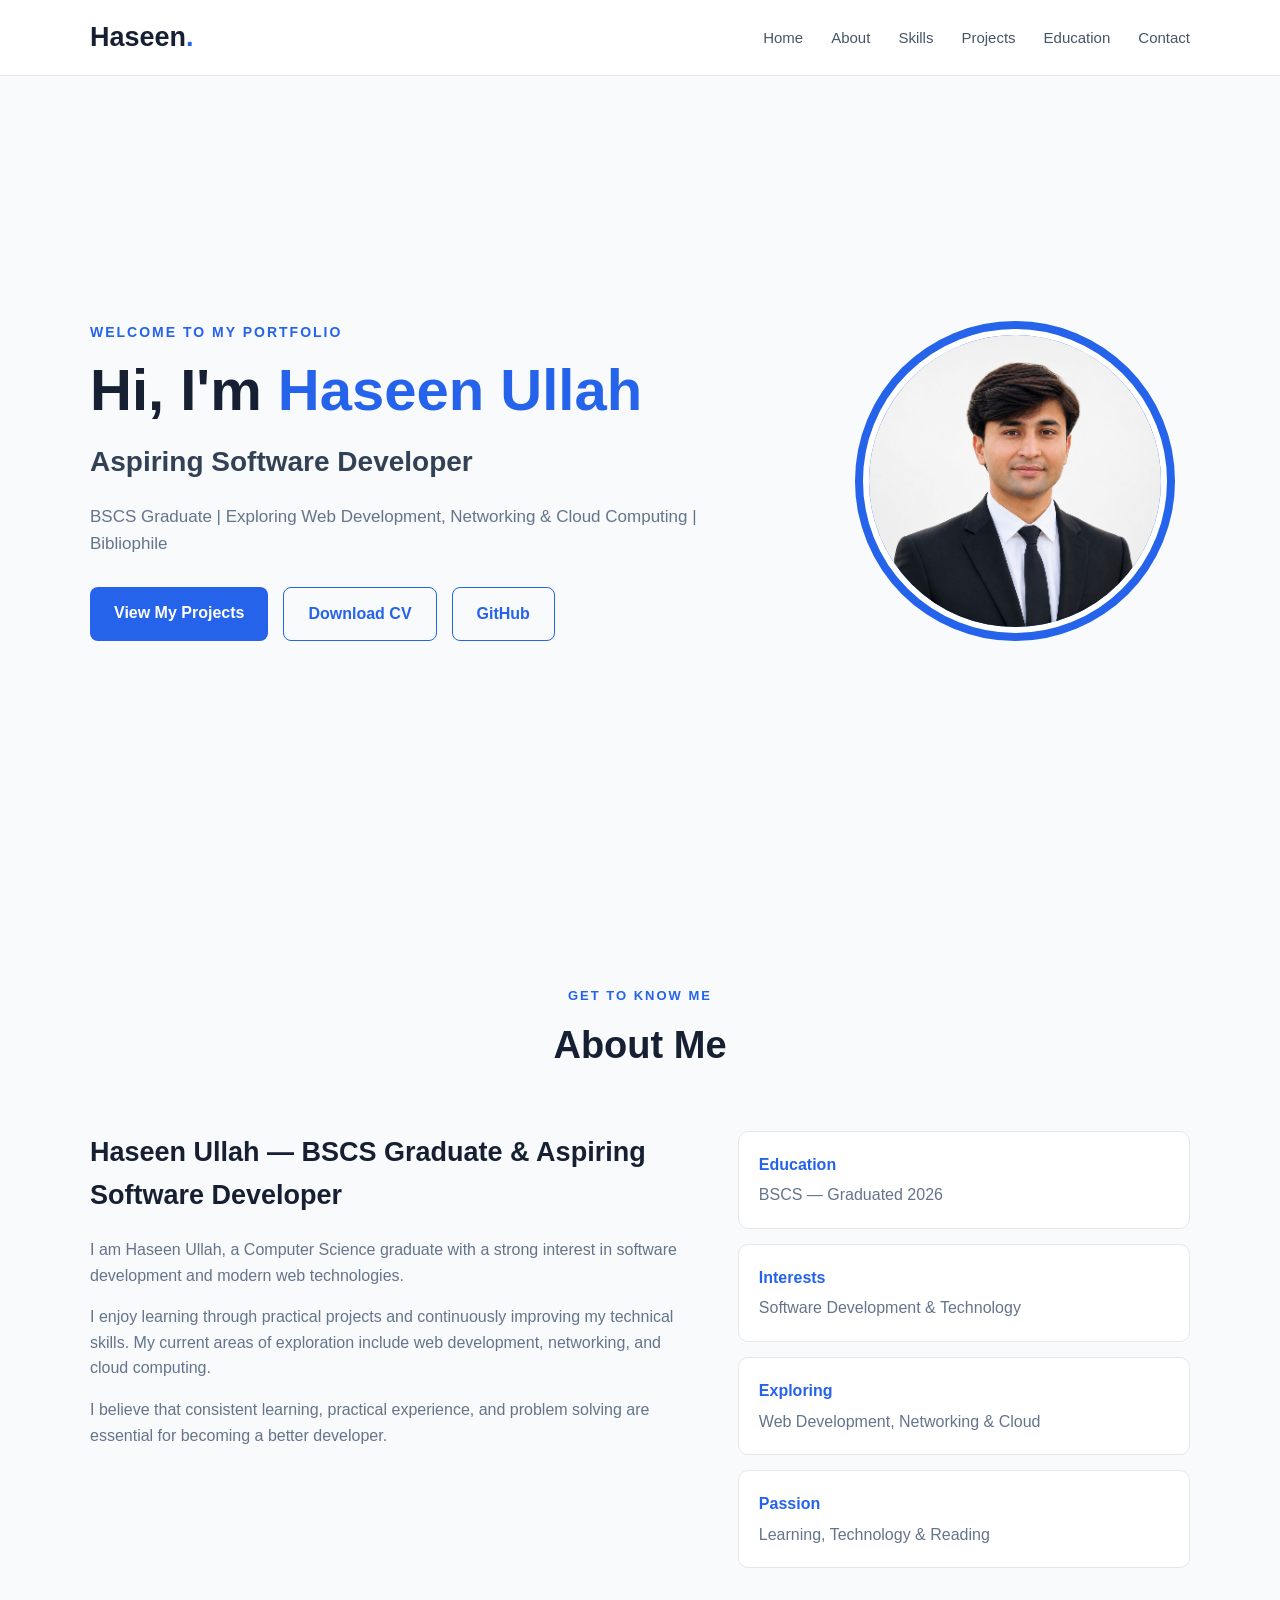
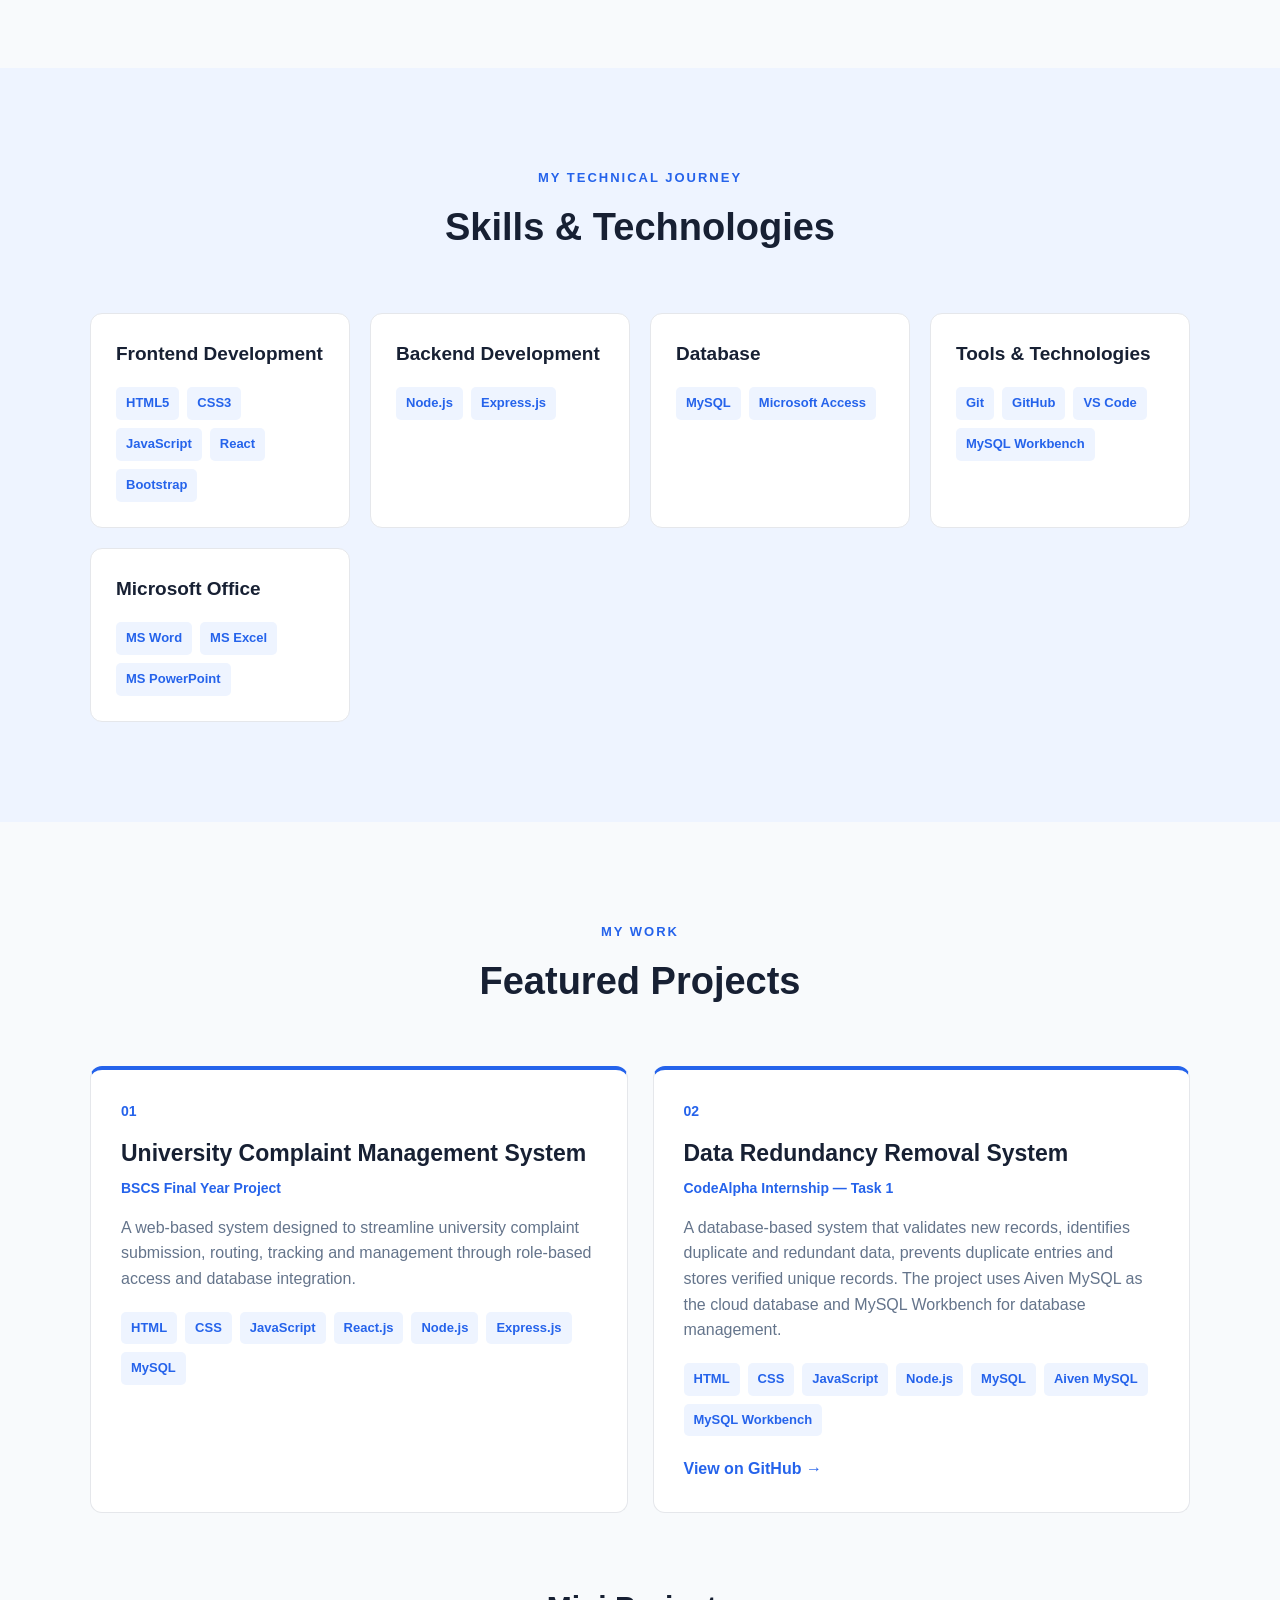
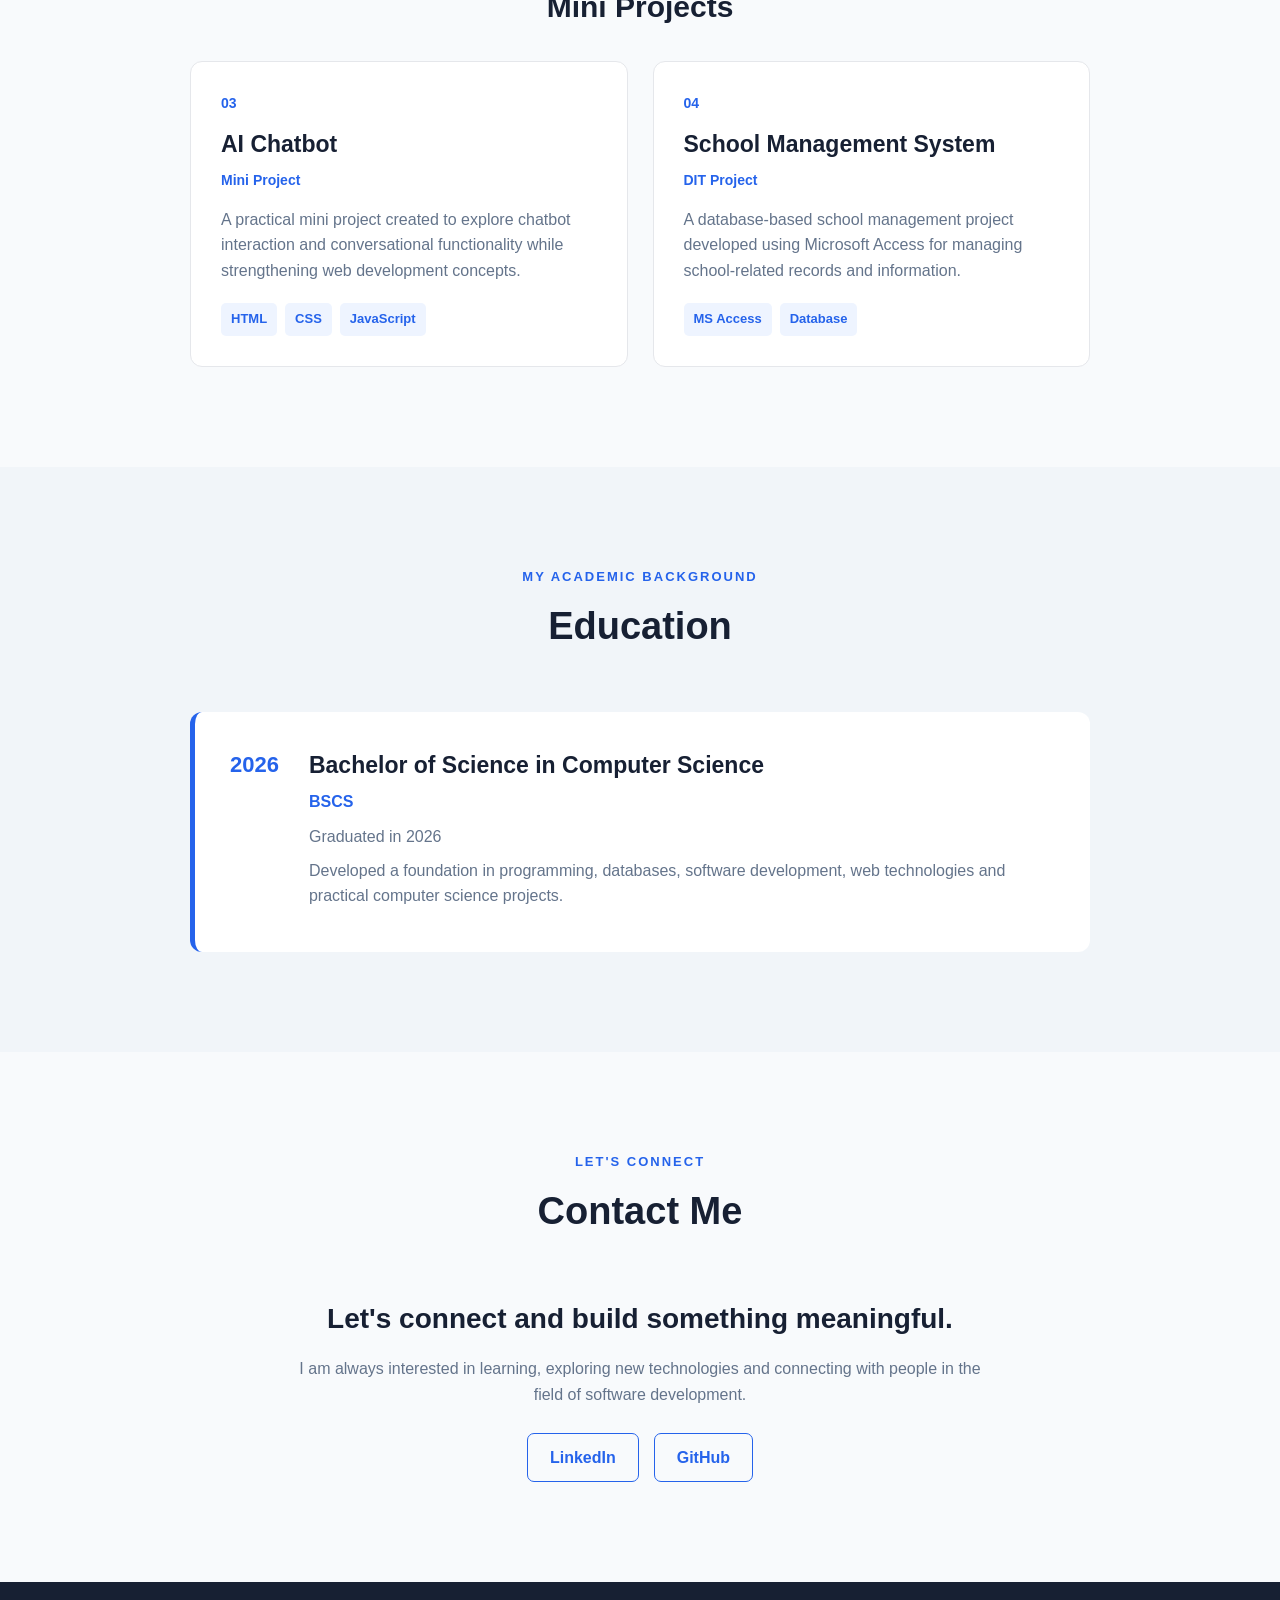
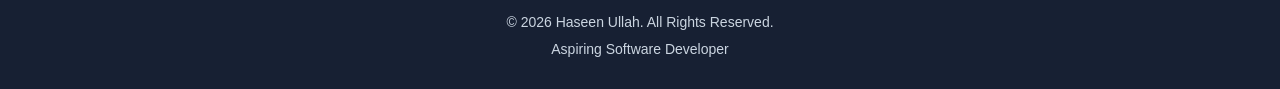
==== commit 415c9ca2: "Add files via upload" ====
--- a/index.html
+++ b/index.html
@@ -1,4 +1,3 @@
-```html
 <!DOCTYPE html>
 <html lang="en">
 
@@ -13,7 +12,6 @@
         content="Haseen Ullah is a BSCS Graduate and aspiring software developer. Explore his portfolio, projects, technical skills, education, and experience in web development, networking, and cloud computing.">
 
     <meta name="author" content="Haseen Ullah">
-
     <meta name="robots" content="index, follow">
 
     <!-- Canonical URL -->
@@ -30,7 +28,6 @@
         content="Explore Haseen Ullah's portfolio, projects, technical skills, education, and experience in software and web development.">
 
     <meta property="og:type" content="website">
-
     <meta property="og:url" content="https://haseen298.github.io/Haseen-Portfolio/">
 
     <!-- Stylesheet -->
@@ -39,9 +36,7 @@
 
 <body>
 
-    <!-- =========================
-         NAVBAR
-    ========================== -->
+    <!-- NAVBAR -->
 
     <header>
         <nav class="navbar">
@@ -65,9 +60,7 @@
 
     <main>
 
-        <!-- =========================
-             HOME
-        ========================== -->
+        <!-- HOME -->
 
         <section id="home" class="hero">
 
@@ -126,9 +119,7 @@
         </section>
 
 
-        <!-- =========================
-             ABOUT
-        ========================== -->
+        <!-- ABOUT -->
 
         <section id="about" class="section">
 
@@ -201,9 +192,7 @@
         </section>
 
 
-        <!-- =========================
-             SKILLS
-        ========================== -->
+        <!-- SKILLS -->
 
         <section id="skills" class="section skills-section">
 
@@ -218,38 +207,62 @@
 
             <div class="skills-container">
 
+                <!-- Frontend Development -->
+
                 <div class="skill-card">
 
-                    <h3>Web Development</h3>
+                    <h3>Frontend Development</h3>
 
                     <div class="skill-list">
 
-                        <span>HTML</span>
-                        <span>CSS</span>
+                        <span>HTML5</span>
+                        <span>CSS3</span>
                         <span>JavaScript</span>
-
-                    </div>
-
-                </div>
-
+                        <span>React</span>
+                        <span>Bootstrap</span>
+
+                    </div>
+
+                </div>
+
+
+                <!-- Backend Development -->
 
                 <div class="skill-card">
 
+                    <h3>Backend Development</h3>
+
+                    <div class="skill-list">
+
+                        <span>Node.js</span>
+                        <span>Express.js</span>
+
+                    </div>
+
+                </div>
+
+
+                <!-- Database -->
+
+                <div class="skill-card">
+
                     <h3>Database</h3>
 
                     <div class="skill-list">
 
                         <span>MySQL</span>
-                        <span>Database Fundamentals</span>
-
-                    </div>
-
-                </div>
-
+                        <span>Microsoft Access</span>
+
+                    </div>
+
+                </div>
+
+
+                <!-- Tools and Technologies -->
 
                 <div class="skill-card">
 
-                    <h3>Tools</h3>
+                    <h3>Tools &amp; Technologies</h3>
 
                     <div class="skill-list">
 
@@ -263,17 +276,17 @@
                 </div>
 
 
-                <div class="skill-card learning-card">
-
-                    <h3>Currently Learning</h3>
+                <!-- Microsoft Office -->
+
+                <div class="skill-card">
+
+                    <h3>Microsoft Office</h3>
 
                     <div class="skill-list">
 
-                        <span>React.js</span>
-                        <span>Node.js</span>
-                        <span>Express.js</span>
-                        <span>Networking</span>
-                        <span>Cloud Computing</span>
+                        <span>MS Word</span>
+                        <span>MS Excel</span>
+                        <span>MS PowerPoint</span>
 
                     </div>
 
@@ -284,9 +297,7 @@
         </section>
 
 
-        <!-- =========================
-             PROJECTS
-        ========================== -->
+        <!-- PROJECTS -->
 
         <section id="projects" class="section">
 
@@ -389,7 +400,7 @@
             </div>
 
 
-            <!-- Mini Projects -->
+            <!-- MINI PROJECTS -->
 
             <div class="mini-project-title">
 
@@ -471,9 +482,7 @@
         </section>
 
 
-        <!-- =========================
-             EDUCATION
-        ========================== -->
+        <!-- EDUCATION -->
 
         <section id="education" class="section education-section">
 
@@ -521,9 +530,7 @@
         </section>
 
 
-        <!-- =========================
-             CONTACT
-        ========================== -->
+        <!-- CONTACT -->
 
         <section id="contact" class="section contact-section">
 
@@ -572,9 +579,7 @@
     </main>
 
 
-    <!-- =========================
-         FOOTER
-    ========================== -->
+    <!-- FOOTER -->
 
     <footer>
 
@@ -595,5 +600,4 @@
 
 </body>
 
-</html>
-```
+</html>
